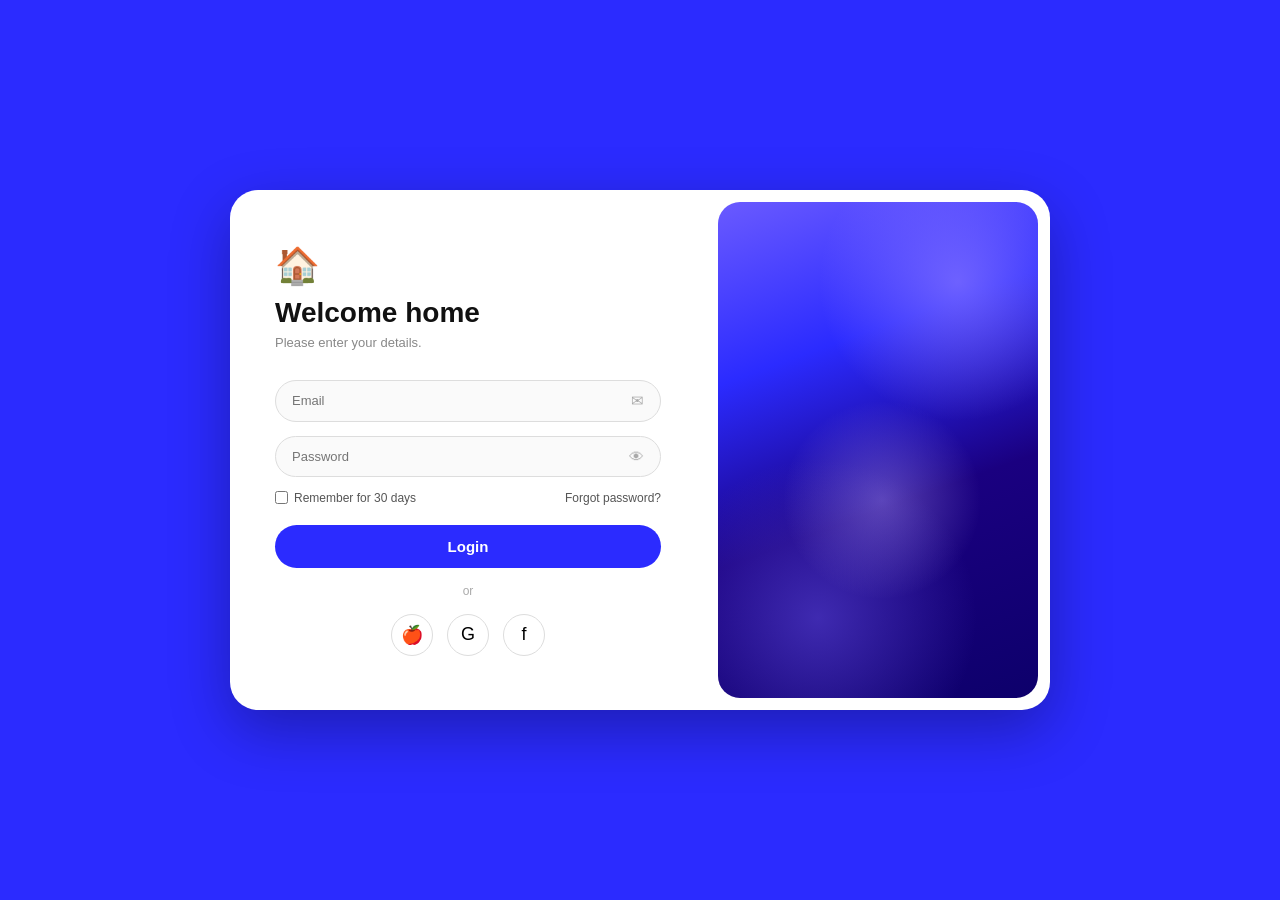
==== index.html @ 9b73cdcb "new commit" ====
<!DOCTYPE html>
<html lang="en">
<head>
  <meta charset="UTF-8">
  <meta name="viewport" content="width=device-width, initial-scale=1.0">
  <title>Welcome Home</title>
  <style>
    * {
      margin: 0;
      padding: 0;
      box-sizing: border-box;
      font-family: 'Segoe UI', sans-serif;
    }

    body {
      background-color: #2b2bff;
      display: flex;
      justify-content: center;
      align-items: center;
      min-height: 100vh;
    }

    .card {
      display: flex;
      width: 820px;
      height: 520px;
      background: #fff;
      border-radius: 28px;
      overflow: hidden;
      box-shadow: 0 20px 60px rgba(0,0,0,0.3);
    }

    .left {
      flex: 1;
      display: flex;
      flex-direction: column;
      justify-content: center;
      padding: 50px 45px;
    }

    .left .icon {
      font-size: 36px;
      margin-bottom: 10px;
    }

    .left h1 {
      font-size: 28px;
      font-weight: 700;
      color: #111;
      margin-bottom: 6px;
    }

    .left p {
      font-size: 13px;
      color: #888;
      margin-bottom: 30px;
    }

    .input-box {
      display: flex;
      align-items: center;
      border: 1px solid #ddd;
      border-radius: 30px;
      padding: 11px 16px;
      margin-bottom: 14px;
      background: #fafafa;
    }

    .input-box input {
      border: none;
      outline: none;
      background: transparent;
      flex: 1;
      font-size: 13px;
      color: #333;
    }

    .input-box span {
      font-size: 15px;
      color: #aaa;
    }

    .row {
      display: flex;
      justify-content: space-between;
      align-items: center;
      margin-bottom: 20px;
    }

    .row label {
      display: flex;
      align-items: center;
      gap: 6px;
      font-size: 12px;
      color: #555;
    }

    .row a {
      font-size: 12px;
      color: #555;
      text-decoration: none;
    }

    .btn-login {
      width: 100%;
      padding: 13px;
      background: #2b2bff;
      color: #fff;
      border: none;
      border-radius: 30px;
      font-size: 15px;
      font-weight: 600;
      cursor: pointer;
    }

    .btn-login:hover {
      background: #1a1ae0;
    }

    .divider {
      text-align: center;
      font-size: 12px;
      color: #aaa;
      margin: 16px 0;
    }

    .socials {
      display: flex;
      justify-content: center;
      gap: 14px;
    }

    .social-btn {
      width: 42px;
      height: 42px;
      border: 1px solid #ddd;
      border-radius: 50%;
      display: flex;
      align-items: center;
      justify-content: center;
      cursor: pointer;
      background: #fff;
      font-size: 18px;
    }

    .social-btn:hover {
      background: #f0f0f0;
    }

    .right {
      width: 320px;
      border-radius: 22px;
      margin: 12px;
      background: linear-gradient(160deg, #6a5aff 0%, #2b2bff 30%, #1a0080 60%, #0d006b 100%);
      position: relative;
      overflow: hidden;
    }

    .blob1 {
      position: absolute;
      width: 280px;
      height: 280px;
      background: radial-gradient(circle, rgba(150,130,255,0.6) 0%, transparent 70%);
      top: -60px;
      right: -60px;
      border-radius: 50%;
    }

    .blob2 {
      position: absolute;
      width: 320px;
      height: 320px;
      background: radial-gradient(circle, rgba(80,60,200,0.7) 0%, transparent 70%);
      bottom: -80px;
      left: -60px;
      border-radius: 50%;
    }

    .blob3 {
      position: absolute;
      width: 200px;
      height: 200px;
      background: radial-gradient(circle, rgba(180,160,255,0.4) 0%, transparent 70%);
      top: 40%;
      left: 20%;
      border-radius: 50%;
    }
  </style>
</head>
<body>

  <div class="card">
    <div class="left">
      <div class="icon">🏠</div>
      <h1>Welcome home</h1>
      <p>Please enter your details.</p>

      <div class="input-box">
        <input type="email" placeholder="Email">
        <span>✉</span>
      </div>

      <div class="input-box">
        <input type="password" placeholder="Password">
        <span>👁</span>
      </div>

      <div class="row">
        <label>
          <input type="checkbox"> Remember for 30 days
        </label>
        <a href="#">Forgot password?</a>
      </div>

      <button class="btn-login">Login</button>

      <div class="divider">or</div>

      <div class="socials">
        <div class="social-btn">🍎</div>
        <div class="social-btn">G</div>
        <div class="social-btn">f</div>
      </div>
    </div>

    <div class="right">
      <div class="blob1"></div>
      <div class="blob2"></div>
      <div class="blob3"></div>
    </div>
  </div>

</body>
</html>
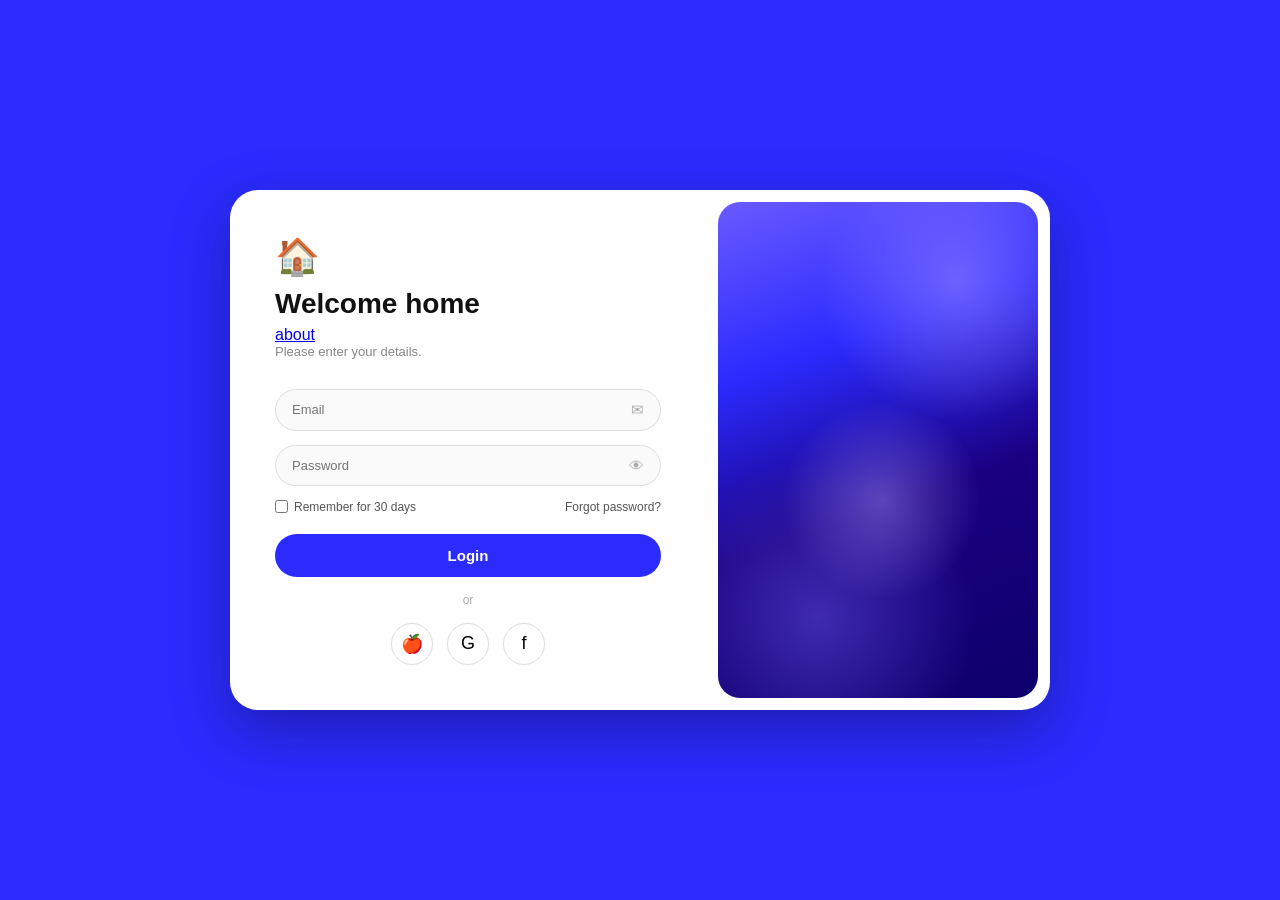
==== commit 0bf68f7f: "new commit" ====
--- a/index.html
+++ b/index.html
@@ -193,6 +193,7 @@
     <div class="left">
       <div class="icon">🏠</div>
       <h1>Welcome home</h1>
+      <a href="about.html">about</a>
       <p>Please enter your details.</p>
 
       <div class="input-box">
